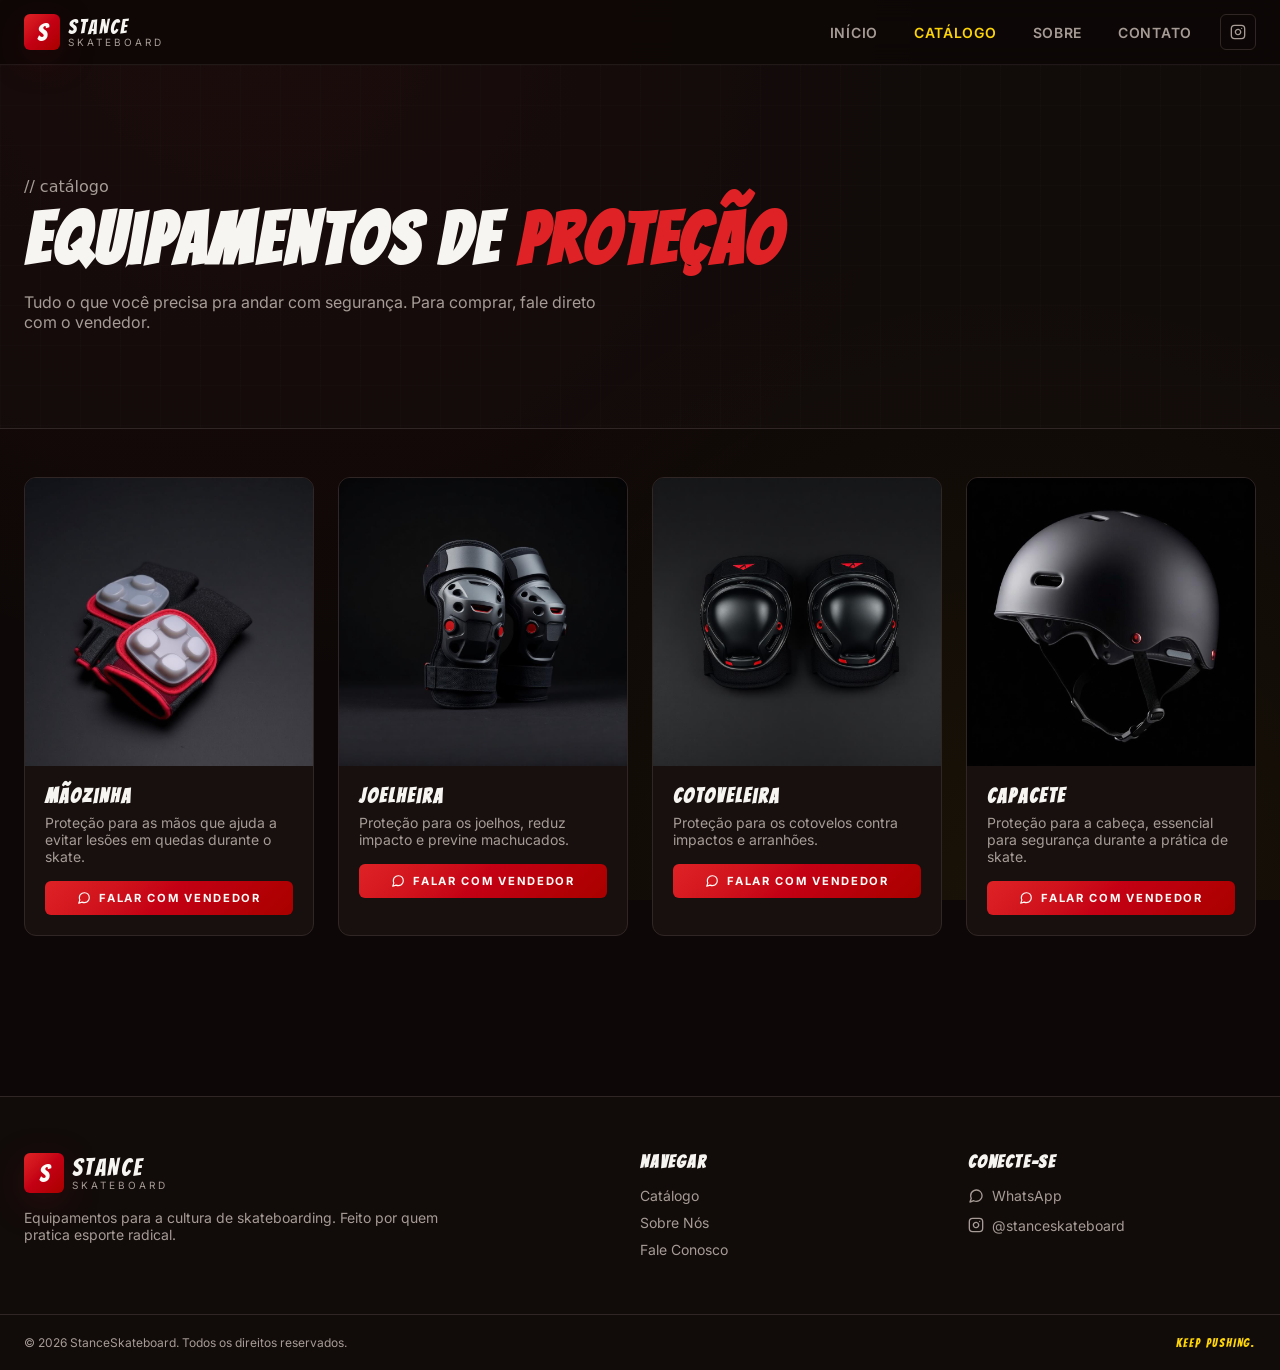
==== catalogo.html @ 5986ecad "projeto de extensao - site da loja de skate do pai do lucas" ====
<!DOCTYPE html>
<html lang="pt-BR">
<head>
  <meta charset="UTF-8" />
  <meta name="viewport" content="width=device-width, initial-scale=1" />
  <title>Catálogo — StanceSkateboard</title>
  <meta name="description" content="Equipamentos de proteção para skate: mãozinha, joelheira, cotoveleira e capacete." />
  <meta property="og:title" content="Catálogo — StanceSkateboard" />
  <meta property="og:description" content="Confira nosso catálogo de equipamentos de proteção para skate." />
  <link rel="stylesheet" href="styles.css" />
</head>
<body>
  <header class="site-header">
    <div class="header-inner">
      <a href="index.html" class="logo">
        <div class="logo-mark">S</div>
        <div class="logo-text">
          <div class="name">STANCE</div>
          <div class="sub">SKATEBOARD</div>
        </div>
      </a>
      <nav class="nav-desktop">
        <a href="index.html" class="nav-link" data-nav="index.html">Início</a>
        <a href="catalogo.html" class="nav-link" data-nav="catalogo.html">Catálogo</a>
        <a href="sobre.html" class="nav-link" data-nav="sobre.html">Sobre</a>
        <a href="contato.html" class="nav-link" data-nav="contato.html">Contato</a>
        <a href="https://instagram.com/stanceskateboard" target="_blank" rel="noreferrer" class="icon-btn" aria-label="Instagram">
          <svg xmlns="http://www.w3.org/2000/svg" width="16" height="16" viewBox="0 0 24 24" fill="none" stroke="currentColor" stroke-width="2" stroke-linecap="round" stroke-linejoin="round"><rect x="2" y="2" width="20" height="20" rx="5" ry="5"/><path d="M16 11.37A4 4 0 1 1 12.63 8 4 4 0 0 1 16 11.37z"/><line x1="17.5" y1="6.5" x2="17.51" y2="6.5"/></svg>
        </a>
      </nav>
      <button class="menu-btn" id="menuBtn" aria-label="Menu">
        <svg id="iconMenu" xmlns="http://www.w3.org/2000/svg" width="20" height="20" viewBox="0 0 24 24" fill="none" stroke="currentColor" stroke-width="2" stroke-linecap="round" stroke-linejoin="round"><line x1="3" y1="12" x2="21" y2="12"/><line x1="3" y1="6" x2="21" y2="6"/><line x1="3" y1="18" x2="21" y2="18"/></svg>
        <svg id="iconClose" xmlns="http://www.w3.org/2000/svg" width="20" height="20" viewBox="0 0 24 24" fill="none" stroke="currentColor" stroke-width="2" stroke-linecap="round" stroke-linejoin="round" style="display:none"><line x1="18" y1="6" x2="6" y2="18"/><line x1="6" y1="6" x2="18" y2="18"/></svg>
      </button>
    </div>
    <nav class="nav-mobile" id="navMobile">
      <div class="nav-mobile-inner">
        <a href="index.html" class="nav-mobile-link" data-nav="index.html">Início</a>
        <a href="catalogo.html" class="nav-mobile-link" data-nav="catalogo.html">Catálogo</a>
        <a href="sobre.html" class="nav-mobile-link" data-nav="sobre.html">Sobre</a>
        <a href="contato.html" class="nav-mobile-link" data-nav="contato.html">Contato</a>
      </div>
    </nav>
  </header>

  <main>
    <section class="page-header">
      <div class="bg-grid" style="position:absolute;inset:0;opacity:.4"></div>
      <div class="page-header-inner">
        <p class="section-eyebrow">// catálogo</p>
        <h1>Equipamentos de <span class="text-primary">proteção</span></h1>
        <p>Tudo o que você precisa pra andar com segurança. Para comprar, fale direto com o vendedor.</p>
      </div>
    </section>

    <section class="section" style="padding-top:3rem;padding-bottom:4rem">
      <div class="catalog-grid">
        <article class="product-card">
          <div class="product-img-wrap"><img src="assets/product-gloves.jpg" alt="Mãozinha" loading="lazy" /></div>
          <div class="product-body">
            <h3>Mãozinha</h3>
            <p>Proteção para as mãos que ajuda a evitar lesões em quedas durante o skate.</p>
            <a href="https://wa.me/5500000000000" target="_blank" rel="noreferrer" class="product-cta">
              <svg viewBox="0 0 24 24" width="14" height="14" fill="none" stroke="currentColor" stroke-width="2" stroke-linecap="round" stroke-linejoin="round"><path d="M21 11.5a8.38 8.38 0 0 1-.9 3.8 8.5 8.5 0 0 1-7.6 4.7 8.38 8.38 0 0 1-3.8-.9L3 21l1.9-5.7a8.38 8.38 0 0 1-.9-3.8 8.5 8.5 0 0 1 4.7-7.6 8.38 8.38 0 0 1 3.8-.9h.5a8.48 8.48 0 0 1 8 8v.5z"/></svg>
              Falar com vendedor
            </a>
          </div>
        </article>
        <article class="product-card">
          <div class="product-img-wrap"><img src="assets/product-knee.jpg" alt="Joelheira" loading="lazy" /></div>
          <div class="product-body">
            <h3>Joelheira</h3>
            <p>Proteção para os joelhos, reduz impacto e previne machucados.</p>
            <a href="https://wa.me/5500000000000" target="_blank" rel="noreferrer" class="product-cta">
              <svg viewBox="0 0 24 24" width="14" height="14" fill="none" stroke="currentColor" stroke-width="2" stroke-linecap="round" stroke-linejoin="round"><path d="M21 11.5a8.38 8.38 0 0 1-.9 3.8 8.5 8.5 0 0 1-7.6 4.7 8.38 8.38 0 0 1-3.8-.9L3 21l1.9-5.7a8.38 8.38 0 0 1-.9-3.8 8.5 8.5 0 0 1 4.7-7.6 8.38 8.38 0 0 1 3.8-.9h.5a8.48 8.48 0 0 1 8 8v.5z"/></svg>
              Falar com vendedor
            </a>
          </div>
        </article>
        <article class="product-card">
          <div class="product-img-wrap"><img src="assets/product-elbow.jpg" alt="Cotoveleira" loading="lazy" /></div>
          <div class="product-body">
            <h3>Cotoveleira</h3>
            <p>Proteção para os cotovelos contra impactos e arranhões.</p>
            <a href="https://wa.me/5500000000000" target="_blank" rel="noreferrer" class="product-cta">
              <svg viewBox="0 0 24 24" width="14" height="14" fill="none" stroke="currentColor" stroke-width="2" stroke-linecap="round" stroke-linejoin="round"><path d="M21 11.5a8.38 8.38 0 0 1-.9 3.8 8.5 8.5 0 0 1-7.6 4.7 8.38 8.38 0 0 1-3.8-.9L3 21l1.9-5.7a8.38 8.38 0 0 1-.9-3.8 8.5 8.5 0 0 1 4.7-7.6 8.38 8.38 0 0 1 3.8-.9h.5a8.48 8.48 0 0 1 8 8v.5z"/></svg>
              Falar com vendedor
            </a>
          </div>
        </article>
        <article class="product-card">
          <div class="product-img-wrap"><img src="assets/product-helmet.jpg" alt="Capacete" loading="lazy" /></div>
          <div class="product-body">
            <h3>Capacete</h3>
            <p>Proteção para a cabeça, essencial para segurança durante a prática de skate.</p>
            <a href="https://wa.me/5500000000000" target="_blank" rel="noreferrer" class="product-cta">
              <svg viewBox="0 0 24 24" width="14" height="14" fill="none" stroke="currentColor" stroke-width="2" stroke-linecap="round" stroke-linejoin="round"><path d="M21 11.5a8.38 8.38 0 0 1-.9 3.8 8.5 8.5 0 0 1-7.6 4.7 8.38 8.38 0 0 1-3.8-.9L3 21l1.9-5.7a8.38 8.38 0 0 1-.9-3.8 8.5 8.5 0 0 1 4.7-7.6 8.38 8.38 0 0 1 3.8-.9h.5a8.48 8.48 0 0 1 8 8v.5z"/></svg>
              Falar com vendedor
            </a>
          </div>
        </article>
      </div>
    </section>
  </main>

  <footer class="site-footer">
    <div class="footer-grid">
      <div class="footer-brand">
        <div class="logo">
          <div class="logo-mark">S</div>
          <div class="logo-text">
            <div class="name">STANCE</div>
            <div class="sub">SKATEBOARD</div>
          </div>
        </div>
        <p>Equipamentos para a cultura de skateboarding. Feito por quem pratica esporte radical.</p>
      </div>
      <div class="footer-col">
        <h4>Navegar</h4>
        <ul>
          <li><a href="catalogo.html">Catálogo</a></li>
          <li><a href="sobre.html">Sobre Nós</a></li>
          <li><a href="contato.html">Fale Conosco</a></li>
        </ul>
      </div>
      <div class="footer-col">
        <h4>Conecte-se</h4>
        <ul>
          <li><a href="https://wa.me/5500000000000" target="_blank" rel="noreferrer">
            <svg viewBox="0 0 24 24" fill="none" stroke="currentColor" stroke-width="2" stroke-linecap="round" stroke-linejoin="round"><path d="M21 11.5a8.38 8.38 0 0 1-.9 3.8 8.5 8.5 0 0 1-7.6 4.7 8.38 8.38 0 0 1-3.8-.9L3 21l1.9-5.7a8.38 8.38 0 0 1-.9-3.8 8.5 8.5 0 0 1 4.7-7.6 8.38 8.38 0 0 1 3.8-.9h.5a8.48 8.48 0 0 1 8 8v.5z"/></svg>
            WhatsApp
          </a></li>
          <li><a href="https://instagram.com/stanceskateboard" target="_blank" rel="noreferrer">
            <svg viewBox="0 0 24 24" fill="none" stroke="currentColor" stroke-width="2" stroke-linecap="round" stroke-linejoin="round"><rect x="2" y="2" width="20" height="20" rx="5" ry="5"/><path d="M16 11.37A4 4 0 1 1 12.63 8 4 4 0 0 1 16 11.37z"/><line x1="17.5" y1="6.5" x2="17.51" y2="6.5"/></svg>
            @stanceskateboard
          </a></li>
        </ul>
      </div>
    </div>
    <div class="footer-bar">
      <div class="footer-bar-inner">
        <p>© <span id="year"></span> StanceSkateboard. Todos os direitos reservados.</p>
        <p class="keep">KEEP PUSHING.</p>
      </div>
    </div>
  </footer>

  <script src="script.js"></script>
</body>
</html>
---- styles.css ----
/* StanceSkateboard — Design System (HTML/CSS/JS) */
@import url("https://fonts.googleapis.com/css2?family=Bangers&family=Permanent+Marker&family=Inter:wght@400;500;600;700;800;900&display=swap");

:root {
  --background: oklch(0.14 0.01 25);
  --foreground: oklch(0.97 0.005 80);
  --card: oklch(0.18 0.012 25);
  --muted: oklch(0.22 0.012 25);
  --muted-foreground: oklch(0.7 0.015 60);
  --primary: oklch(0.58 0.22 27);
  --primary-foreground: oklch(0.99 0.005 80);
  --accent: oklch(0.88 0.18 95);
  --accent-foreground: oklch(0.14 0.01 25);
  --border: oklch(0.28 0.015 25);
  --brand-ink: oklch(0.1 0.01 25);

  --gradient-hero: linear-gradient(180deg, oklch(0.1 0.01 25 / 0.2) 0%, oklch(0.1 0.01 25 / 0.6) 60%, oklch(0.1 0.01 25 / 0.95) 100%);
  --gradient-red: linear-gradient(135deg, oklch(0.58 0.22 27), oklch(0.45 0.2 27));

  --shadow-glow: 0 10px 40px -10px oklch(0.58 0.22 27 / 0.5);
  --shadow-card: 0 8px 30px -8px oklch(0 0 0 / 0.5);

  --font-display: "Bangers", "Permanent Marker", system-ui, sans-serif;
  --font-graffiti: "Permanent Marker", system-ui, sans-serif;
  --font-sans: "Inter", system-ui, -apple-system, sans-serif;
}

* { box-sizing: border-box; margin: 0; padding: 0; border-color: var(--border); }
html { scroll-behavior: smooth; }
body {
  background-color: var(--background);
  color: var(--foreground);
  font-family: var(--font-sans);
  -webkit-font-smoothing: antialiased;
  background-image:
    radial-gradient(circle at 20% 0%, oklch(0.58 0.22 27 / 0.08), transparent 50%),
    radial-gradient(circle at 80% 100%, oklch(0.88 0.18 95 / 0.05), transparent 50%);
  background-attachment: fixed;
  min-height: 100vh;
  display: flex;
  flex-direction: column;
}
main { flex: 1; }

h1, h2, h3, h4 {
  font-family: var(--font-display);
  letter-spacing: 0.02em;
  line-height: 1;
}
a { color: inherit; text-decoration: none; }
img { display: block; max-width: 100%; }
button { font-family: inherit; cursor: pointer; border: none; background: none; color: inherit; }

/* Utilities */
.container { max-width: 80rem; margin: 0 auto; padding: 0 1rem; }
@media (min-width: 768px) { .container { padding: 0 1.5rem; } }

.font-display { font-family: var(--font-display); letter-spacing: 0.03em; }
.font-graffiti { font-family: var(--font-graffiti); }
.text-primary { color: var(--primary); }
.text-accent { color: var(--accent); }
.text-muted { color: var(--muted-foreground); }
.bg-grid {
  background-image:
    linear-gradient(oklch(1 0 0 / 0.03) 1px, transparent 1px),
    linear-gradient(90deg, oklch(1 0 0 / 0.03) 1px, transparent 1px);
  background-size: 40px 40px;
}
.gradient-red { background: var(--gradient-red); }
.shadow-glow { box-shadow: var(--shadow-glow); }
.shadow-card { box-shadow: var(--shadow-card); }

/* Buttons */
.btn {
  display: inline-flex;
  align-items: center;
  gap: 0.5rem;
  padding: 1rem 1.75rem;
  border-radius: 0.375rem;
  font-weight: 700;
  text-transform: uppercase;
  letter-spacing: 0.05em;
  font-size: 0.875rem;
  transition: all 0.3s cubic-bezier(0.4, 0, 0.2, 1);
}
.btn-primary {
  background: var(--gradient-red);
  color: var(--primary-foreground);
  box-shadow: var(--shadow-glow);
}
.btn-primary:hover { transform: translateY(-2px); }
.btn-outline {
  border: 1px solid var(--border);
  background: oklch(0.14 0.01 25 / 0.4);
  backdrop-filter: blur(8px);
}
.btn-outline:hover { border-color: var(--accent); color: var(--accent); }

/* Header */
.site-header {
  position: sticky; top: 0; z-index: 50;
  border-bottom: 1px solid oklch(0.28 0.015 25 / 0.6);
  background: oklch(0.14 0.01 25 / 0.85);
  backdrop-filter: blur(12px);
}
.header-inner {
  max-width: 80rem; margin: 0 auto; padding: 0 1rem;
  height: 4rem; display: flex; align-items: center; justify-content: space-between;
}
@media (min-width: 768px) { .header-inner { padding: 0 1.5rem; } }
.logo { display: flex; align-items: center; gap: 0.5rem; }
.logo-mark {
  width: 2.25rem; height: 2.25rem;
  display: grid; place-items: center;
  border-radius: 0.375rem;
  background: var(--gradient-red);
  color: var(--primary-foreground);
  font-family: var(--font-display);
  font-size: 1.5rem;
  box-shadow: var(--shadow-glow);
  transition: transform 0.3s;
}
.logo:hover .logo-mark { transform: rotate(-6deg); }
.logo-text { line-height: 1; }
.logo-text .name { font-family: var(--font-display); font-size: 1.25rem; letter-spacing: 0.1em; }
.logo-text .sub { font-size: 10px; letter-spacing: 0.3em; color: var(--muted-foreground); }

.nav-desktop { display: none; align-items: center; gap: 0.25rem; }
@media (min-width: 768px) { .nav-desktop { display: flex; } }
.nav-link {
  padding: 0.5rem 1rem;
  font-size: 0.875rem;
  font-weight: 600;
  text-transform: uppercase;
  letter-spacing: 0.05em;
  color: var(--muted-foreground);
  transition: color 0.2s;
}
.nav-link:hover { color: var(--foreground); }
.nav-link.active { color: var(--accent); }
.icon-btn {
  margin-left: 0.5rem;
  width: 2.25rem; height: 2.25rem;
  display: grid; place-items: center;
  border-radius: 0.375rem;
  border: 1px solid var(--border);
  color: var(--muted-foreground);
  transition: all 0.2s;
}
.icon-btn:hover { border-color: var(--accent); color: var(--accent); }
.menu-btn {
  display: grid; place-items: center;
  width: 2.5rem; height: 2.5rem;
  border-radius: 0.375rem;
  border: 1px solid var(--border);
}
@media (min-width: 768px) { .menu-btn { display: none; } }
.nav-mobile { display: none; border-top: 1px solid var(--border); background: var(--background); }
.nav-mobile.open { display: block; }
@media (min-width: 768px) { .nav-mobile { display: none !important; } }
.nav-mobile-inner { max-width: 80rem; margin: 0 auto; padding: 0.5rem 1rem; display: flex; flex-direction: column; }
.nav-mobile-link {
  padding: 0.75rem 0;
  font-weight: 600;
  text-transform: uppercase;
  letter-spacing: 0.05em;
  color: var(--muted-foreground);
}
.nav-mobile-link.active { color: var(--accent); }

/* Hero */
.hero { position: relative; overflow: hidden; }
.hero-bg { position: absolute; inset: 0; }
.hero-bg img { width: 100%; height: 100%; object-fit: cover; }
.hero-overlay { position: absolute; inset: 0; background: var(--gradient-hero); }
.hero-grid-overlay { position: absolute; inset: 0; opacity: 0.4; }
.hero-content {
  position: relative;
  max-width: 80rem; margin: 0 auto;
  display: flex; flex-direction: column; justify-content: flex-end;
  min-height: 88vh;
  padding: 8rem 1rem 5rem;
}
@media (min-width: 768px) { .hero-content { padding: 10rem 1.5rem 7rem; } }
.hero-content > div { max-width: 48rem; }
.badge {
  display: inline-flex; align-items: center; gap: 0.5rem;
  padding: 0.25rem 0.75rem;
  border-radius: 9999px;
  border: 1px solid oklch(0.88 0.18 95 / 0.4);
  background: oklch(0.88 0.18 95 / 0.1);
  font-size: 0.75rem;
  font-weight: 700;
  text-transform: uppercase;
  letter-spacing: 0.15em;
  color: var(--accent);
}
.badge-dot { width: 6px; height: 6px; border-radius: 9999px; background: var(--accent); animation: pulse 2s infinite; }
@keyframes pulse { 0%, 100% { opacity: 1; } 50% { opacity: 0.5; } }
.hero h1 {
  margin-top: 1.5rem;
  font-size: clamp(3rem, 8vw, 6rem);
  letter-spacing: 0.04em;
  line-height: 0.95;
}
.hero h1 .accent-text {
  color: var(--primary);
  filter: drop-shadow(0 4px 0 oklch(0.1 0.01 25));
}
.hero p { margin-top: 1.5rem; max-width: 36rem; color: var(--muted-foreground); font-size: 1.05rem; }
.hero-actions { margin-top: 2rem; display: flex; flex-wrap: wrap; gap: 1rem; }

/* Marquee */
.marquee {
  position: relative;
  border-top: 1px solid var(--border);
  border-bottom: 1px solid var(--border);
  background: var(--accent);
  color: var(--accent-foreground);
  overflow: hidden;
}
.marquee-track {
  display: flex;
  gap: 3rem;
  white-space: nowrap;
  padding: 1rem 0;
  font-family: var(--font-display);
  font-size: 1.5rem;
  letter-spacing: 0.15em;
  animation: marquee 30s linear infinite;
}
@media (min-width: 768px) { .marquee-track { font-size: 1.875rem; } }
.marquee-track span { display: inline-flex; align-items: center; gap: 3rem; }
.marquee-star { width: 1rem; height: 1rem; }
@keyframes marquee {
  from { transform: translateX(0); }
  to { transform: translateX(-50%); }
}

/* Sections */
section.section { max-width: 80rem; margin: 0 auto; padding: 5rem 1rem; }
@media (min-width: 768px) { section.section { padding: 7rem 1.5rem; } }
.section-eyebrow { font-family: var(--font-graffiti); color: var(--accent); }
.section-title {
  margin-top: 0.5rem;
  font-size: clamp(2.25rem, 5vw, 3rem);
  letter-spacing: 0.04em;
}

/* Feature cards */
.features-grid { margin-top: 3rem; display: grid; gap: 1.5rem; }
@media (min-width: 768px) { .features-grid { grid-template-columns: repeat(3, 1fr); } }
.feature-card {
  position: relative;
  overflow: hidden;
  border-radius: 0.75rem;
  border: 1px solid var(--border);
  background: var(--card);
  padding: 2rem;
  transition: border-color 0.3s;
}
.feature-card:hover { border-color: oklch(0.58 0.22 27 / 0.6); }
.feature-card::before {
  content: "";
  position: absolute; top: -1.5rem; right: -1.5rem;
  width: 6rem; height: 6rem;
  border-radius: 9999px;
  background: oklch(0.58 0.22 27 / 0.1);
  filter: blur(2rem);
}
.feature-icon { width: 2.25rem; height: 2.25rem; color: var(--accent); }
.feature-card h3 { margin-top: 1.25rem; font-size: 1.5rem; letter-spacing: 0.1em; }
.feature-card p { margin-top: 0.75rem; font-size: 0.875rem; color: var(--muted-foreground); }

/* CTA Band */
.cta-section { max-width: 80rem; margin: 0 auto; padding: 0 1rem 6rem; }
@media (min-width: 768px) { .cta-section { padding: 0 1.5rem 6rem; } }
.cta-band {
  position: relative;
  overflow: hidden;
  border-radius: 1rem;
  border: 1px solid var(--border);
  background: var(--card);
  padding: 2.5rem;
}
@media (min-width: 768px) { .cta-band { padding: 4rem; } }
.cta-band-inner {
  position: relative;
  display: grid;
  gap: 2rem;
  align-items: center;
}
@media (min-width: 768px) { .cta-band-inner { grid-template-columns: 1fr 1fr; } }
.cta-band .glow1 { position: absolute; top: -2.5rem; right: -2.5rem; width: 10rem; height: 10rem; border-radius: 9999px; background: oklch(0.58 0.22 27 / 0.3); filter: blur(3rem); }
.cta-band .glow2 { position: absolute; bottom: -2.5rem; left: -2.5rem; width: 10rem; height: 10rem; border-radius: 9999px; background: oklch(0.88 0.18 95 / 0.2); filter: blur(3rem); }

/* Page header */
.page-header {
  position: relative;
  border-bottom: 1px solid var(--border);
  background: oklch(0.18 0.012 25 / 0.4);
  overflow: hidden;
}
.page-header-inner { position: relative; max-width: 80rem; margin: 0 auto; padding: 4rem 1rem; }
@media (min-width: 768px) { .page-header-inner { padding: 6rem 1.5rem; } }
.page-header h1 {
  margin-top: 0.5rem;
  font-size: clamp(3rem, 7vw, 4.5rem);
  letter-spacing: 0.04em;
}
.page-header p { margin-top: 1rem; max-width: 36rem; color: var(--muted-foreground); }

/* Catálogo grid */
.catalog-grid { display: grid; gap: 1.5rem; grid-template-columns: 1fr; }
@media (min-width: 640px) { .catalog-grid { grid-template-columns: repeat(2, 1fr); } }
@media (min-width: 1024px) { .catalog-grid { grid-template-columns: repeat(4, 1fr); } }
.product-card {
  overflow: hidden;
  border-radius: 0.75rem;
  border: 1px solid var(--border);
  background: var(--card);
  transition: all 0.3s;
}
.product-card:hover { transform: translateY(-4px); border-color: oklch(0.58 0.22 27 / 0.6); box-shadow: var(--shadow-card); }
.product-img-wrap { position: relative; aspect-ratio: 1 / 1; overflow: hidden; background: var(--muted); }
.product-img-wrap img { width: 100%; height: 100%; object-fit: cover; transition: transform 0.5s; }
.product-card:hover .product-img-wrap img { transform: scale(1.05); }
.product-body { padding: 1.25rem; }
.product-body h3 { font-family: var(--font-display); font-size: 1.25rem; letter-spacing: 0.1em; }
.product-body p { margin-top: 0.5rem; font-size: 0.875rem; color: var(--muted-foreground); }
.product-cta {
  margin-top: 1rem;
  width: 100%;
  display: inline-flex; align-items: center; justify-content: center; gap: 0.5rem;
  padding: 0.625rem 1rem;
  border-radius: 0.375rem;
  background: var(--gradient-red);
  color: var(--primary-foreground);
  font-size: 0.7rem;
  font-weight: 700;
  text-transform: uppercase;
  letter-spacing: 0.15em;
  transition: transform 0.2s;
}
.product-cta:hover { transform: translateY(-2px); }

/* Sobre */
.story-grid { display: grid; gap: 3rem; }
@media (min-width: 768px) { .story-grid { grid-template-columns: 1fr 1fr; gap: 4rem; } }
.story-text p { margin-bottom: 1rem; color: var(--muted-foreground); font-size: 1.05rem; line-height: 1.7; }

.values-grid { display: grid; gap: 1.5rem; }
@media (min-width: 768px) { .values-grid { grid-template-columns: repeat(3, 1fr); } }
.value-card {
  position: relative;
  overflow: hidden;
  border-radius: 0.75rem;
  border: 1px solid var(--border);
  background: var(--card);
  padding: 2rem;
  transition: border-color 0.3s;
}
.value-card:hover { border-color: oklch(0.88 0.18 95 / 0.6); }
.value-card::before {
  content: "";
  position: absolute; top: -1.5rem; right: -1.5rem;
  width: 6rem; height: 6rem;
  border-radius: 9999px;
  background: oklch(0.88 0.18 95 / 0.1);
  filter: blur(2rem);
}
.value-card svg { width: 2.25rem; height: 2.25rem; color: var(--primary); }
.value-card h3 { margin-top: 1.25rem; font-size: 1.5rem; letter-spacing: 0.1em; }
.value-card p { margin-top: 0.75rem; font-size: 0.875rem; color: var(--muted-foreground); }

.cta-red {
  border-radius: 1rem;
  border: 1px solid var(--border);
  background: var(--gradient-red);
  padding: 2.5rem;
  text-align: center;
}
@media (min-width: 768px) { .cta-red { padding: 3.5rem; } }
.cta-red h2 { font-size: clamp(2.25rem, 5vw, 3rem); color: var(--primary-foreground); letter-spacing: 0.04em; }
.cta-red-actions { margin-top: 1.5rem; display: flex; flex-wrap: wrap; justify-content: center; gap: 1rem; }
.btn-light {
  background: var(--background);
  color: var(--foreground);
}
.btn-ghost-light {
  border: 1px solid oklch(0.99 0.005 80 / 0.4);
  background: oklch(0.99 0.005 80 / 0.1);
  color: var(--primary-foreground);
  backdrop-filter: blur(8px);
}
.btn-ghost-light:hover { background: oklch(0.99 0.005 80 / 0.2); }

/* Contato */
.contact-grid { display: grid; gap: 2.5rem; }
@media (min-width: 768px) { .contact-grid { grid-template-columns: 2fr 3fr; } }
.contact-channels { display: flex; flex-direction: column; gap: 1rem; }
.channel-card {
  display: block;
  overflow: hidden;
  border-radius: 0.75rem;
  border: 1px solid var(--border);
  background: var(--card);
  padding: 1.5rem;
  transition: all 0.3s;
}
.channel-card:hover { transform: translateY(-4px); border-color: oklch(0.88 0.18 95 / 0.6); }
.channel-card.whatsapp:hover { border-color: oklch(0.7 0.18 145 / 0.6); }
.channel-head { display: flex; align-items: center; gap: 1rem; }
.channel-icon {
  width: 3.5rem; height: 3.5rem;
  display: grid; place-items: center;
  border-radius: 0.75rem;
}
.channel-icon.wa { background: #25D366; color: var(--background); }
.channel-icon.ig { background: var(--gradient-red); color: var(--primary-foreground); }
.channel-icon svg { width: 1.75rem; height: 1.75rem; }
.channel-head h3 { font-size: 1.5rem; letter-spacing: 0.1em; }
.channel-head p { font-size: 0.875rem; color: var(--muted-foreground); }
.channel-card > p { margin-top: 1rem; font-size: 0.875rem; color: var(--muted-foreground); }

.info-card {
  border-radius: 0.75rem;
  border: 1px solid var(--border);
  background: var(--card);
  padding: 1.5rem;
}
.info-card ul { list-style: none; display: flex; flex-direction: column; gap: 1rem; }
.info-card li { display: flex; gap: 0.75rem; }
.info-card li svg { width: 1.25rem; height: 1.25rem; color: var(--accent); margin-top: 0.125rem; flex-shrink: 0; }
.info-label { font-size: 0.75rem; font-weight: 700; text-transform: uppercase; letter-spacing: 0.15em; }
.info-value { font-size: 0.875rem; color: var(--muted-foreground); }
.info-value:hover { color: var(--accent); }

.contact-form {
  border-radius: 0.75rem;
  border: 1px solid var(--border);
  background: var(--card);
  padding: 1.5rem;
}
@media (min-width: 768px) { .contact-form { padding: 2.5rem; } }
.contact-form h2 { font-size: clamp(1.75rem, 4vw, 2.25rem); letter-spacing: 0.1em; }
.contact-form > p { margin-top: 0.5rem; font-size: 0.875rem; color: var(--muted-foreground); }
.form-fields { margin-top: 2rem; display: grid; gap: 1.25rem; }
.form-row { display: grid; gap: 1.25rem; }
@media (min-width: 640px) { .form-row { grid-template-columns: 1fr 1fr; } }
.field-label {
  display: block;
  margin-bottom: 0.5rem;
  font-size: 0.75rem;
  font-weight: 700;
  text-transform: uppercase;
  letter-spacing: 0.15em;
  color: var(--muted-foreground);
}
.field input, .field textarea {
  width: 100%;
  padding: 0.75rem 1rem;
  border-radius: 0.375rem;
  border: 1px solid var(--border);
  background: var(--background);
  color: var(--foreground);
  font-family: inherit;
  font-size: 0.875rem;
  outline: none;
  transition: border-color 0.2s;
}
.field input:focus, .field textarea:focus { border-color: var(--accent); }
.field textarea { resize: none; }
.field input::placeholder, .field textarea::placeholder { color: var(--muted-foreground); }

/* Footer */
.site-footer {
  margin-top: 6rem;
  border-top: 1px solid var(--border);
  background: oklch(0.18 0.012 25 / 0.4);
}
.footer-grid {
  max-width: 80rem; margin: 0 auto;
  display: grid; gap: 2.5rem;
  padding: 3.5rem 1rem;
}
@media (min-width: 768px) { .footer-grid { grid-template-columns: 2fr 1fr 1fr; padding: 3.5rem 1.5rem; } }
.footer-brand .logo-mark { width: 2.5rem; height: 2.5rem; }
.footer-brand .name { font-size: 1.5rem; }
.footer-brand p { margin-top: 1rem; max-width: 28rem; font-size: 0.875rem; color: var(--muted-foreground); }
.footer-col h4 { font-size: 1.125rem; letter-spacing: 0.1em; }
.footer-col ul { margin-top: 1rem; list-style: none; display: flex; flex-direction: column; gap: 0.625rem; font-size: 0.875rem; }
.footer-col a { color: var(--muted-foreground); transition: color 0.2s; display: inline-flex; align-items: center; gap: 0.5rem; }
.footer-col a:hover { color: var(--accent); }
.footer-col a svg { width: 1rem; height: 1rem; }
.footer-bar { border-top: 1px solid var(--border); }
.footer-bar-inner {
  max-width: 80rem; margin: 0 auto;
  padding: 1.25rem 1rem;
  display: flex; flex-direction: column; align-items: center; justify-content: space-between;
  gap: 0.5rem;
  font-size: 0.75rem;
  color: var(--muted-foreground);
}
@media (min-width: 768px) { .footer-bar-inner { flex-direction: row; padding: 1.25rem 1.5rem; } }
.footer-bar .keep { font-family: var(--font-display); letter-spacing: 0.15em; color: var(--accent); }
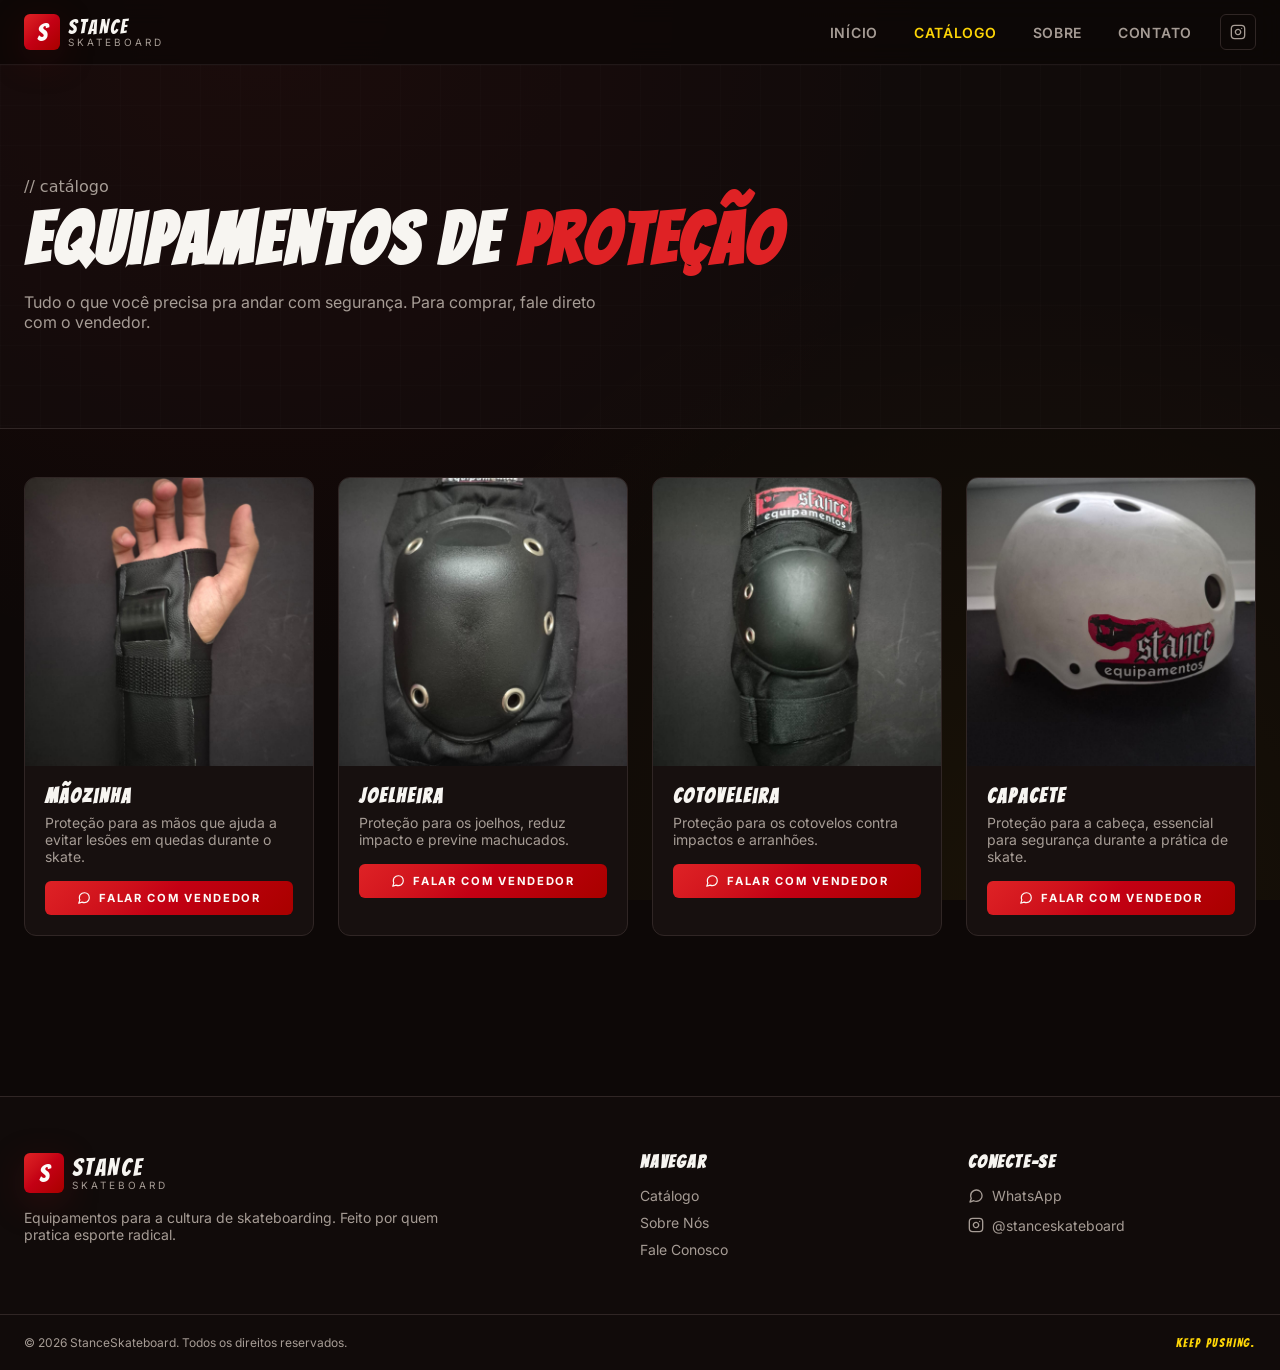
==== commit e397b235: "zapzap atualizacao" ====
--- a/catalogo.html
+++ b/catalogo.html
@@ -60,7 +60,7 @@
           <div class="product-body">
             <h3>Mãozinha</h3>
             <p>Proteção para as mãos que ajuda a evitar lesões em quedas durante o skate.</p>
-            <a href="https://wa.me/5500000000000" target="_blank" rel="noreferrer" class="product-cta">
+            <a href="https://wa.me/5511949451966" target="_blank" rel="noreferrer" class="product-cta">
               <svg viewBox="0 0 24 24" width="14" height="14" fill="none" stroke="currentColor" stroke-width="2" stroke-linecap="round" stroke-linejoin="round"><path d="M21 11.5a8.38 8.38 0 0 1-.9 3.8 8.5 8.5 0 0 1-7.6 4.7 8.38 8.38 0 0 1-3.8-.9L3 21l1.9-5.7a8.38 8.38 0 0 1-.9-3.8 8.5 8.5 0 0 1 4.7-7.6 8.38 8.38 0 0 1 3.8-.9h.5a8.48 8.48 0 0 1 8 8v.5z"/></svg>
               Falar com vendedor
             </a>
@@ -71,7 +71,7 @@
           <div class="product-body">
             <h3>Joelheira</h3>
             <p>Proteção para os joelhos, reduz impacto e previne machucados.</p>
-            <a href="https://wa.me/5500000000000" target="_blank" rel="noreferrer" class="product-cta">
+            <a href="https://wa.me/5511949451966" target="_blank" rel="noreferrer" class="product-cta">
               <svg viewBox="0 0 24 24" width="14" height="14" fill="none" stroke="currentColor" stroke-width="2" stroke-linecap="round" stroke-linejoin="round"><path d="M21 11.5a8.38 8.38 0 0 1-.9 3.8 8.5 8.5 0 0 1-7.6 4.7 8.38 8.38 0 0 1-3.8-.9L3 21l1.9-5.7a8.38 8.38 0 0 1-.9-3.8 8.5 8.5 0 0 1 4.7-7.6 8.38 8.38 0 0 1 3.8-.9h.5a8.48 8.48 0 0 1 8 8v.5z"/></svg>
               Falar com vendedor
             </a>
@@ -82,7 +82,7 @@
           <div class="product-body">
             <h3>Cotoveleira</h3>
             <p>Proteção para os cotovelos contra impactos e arranhões.</p>
-            <a href="https://wa.me/5500000000000" target="_blank" rel="noreferrer" class="product-cta">
+            <a href="https://wa.me/5511949451966" target="_blank" rel="noreferrer" class="product-cta">
               <svg viewBox="0 0 24 24" width="14" height="14" fill="none" stroke="currentColor" stroke-width="2" stroke-linecap="round" stroke-linejoin="round"><path d="M21 11.5a8.38 8.38 0 0 1-.9 3.8 8.5 8.5 0 0 1-7.6 4.7 8.38 8.38 0 0 1-3.8-.9L3 21l1.9-5.7a8.38 8.38 0 0 1-.9-3.8 8.5 8.5 0 0 1 4.7-7.6 8.38 8.38 0 0 1 3.8-.9h.5a8.48 8.48 0 0 1 8 8v.5z"/></svg>
               Falar com vendedor
             </a>
@@ -93,7 +93,7 @@
           <div class="product-body">
             <h3>Capacete</h3>
             <p>Proteção para a cabeça, essencial para segurança durante a prática de skate.</p>
-            <a href="https://wa.me/5500000000000" target="_blank" rel="noreferrer" class="product-cta">
+            <a href="https://wa.me/5511949451966" target="_blank" rel="noreferrer" class="product-cta">
               <svg viewBox="0 0 24 24" width="14" height="14" fill="none" stroke="currentColor" stroke-width="2" stroke-linecap="round" stroke-linejoin="round"><path d="M21 11.5a8.38 8.38 0 0 1-.9 3.8 8.5 8.5 0 0 1-7.6 4.7 8.38 8.38 0 0 1-3.8-.9L3 21l1.9-5.7a8.38 8.38 0 0 1-.9-3.8 8.5 8.5 0 0 1 4.7-7.6 8.38 8.38 0 0 1 3.8-.9h.5a8.48 8.48 0 0 1 8 8v.5z"/></svg>
               Falar com vendedor
             </a>
@@ -126,7 +126,7 @@
       <div class="footer-col">
         <h4>Conecte-se</h4>
         <ul>
-          <li><a href="https://wa.me/5500000000000" target="_blank" rel="noreferrer">
+          <li><a href="https://wa.me/5511949451966" target="_blank" rel="noreferrer">
             <svg viewBox="0 0 24 24" fill="none" stroke="currentColor" stroke-width="2" stroke-linecap="round" stroke-linejoin="round"><path d="M21 11.5a8.38 8.38 0 0 1-.9 3.8 8.5 8.5 0 0 1-7.6 4.7 8.38 8.38 0 0 1-3.8-.9L3 21l1.9-5.7a8.38 8.38 0 0 1-.9-3.8 8.5 8.5 0 0 1 4.7-7.6 8.38 8.38 0 0 1 3.8-.9h.5a8.48 8.48 0 0 1 8 8v.5z"/></svg>
             WhatsApp
           </a></li>
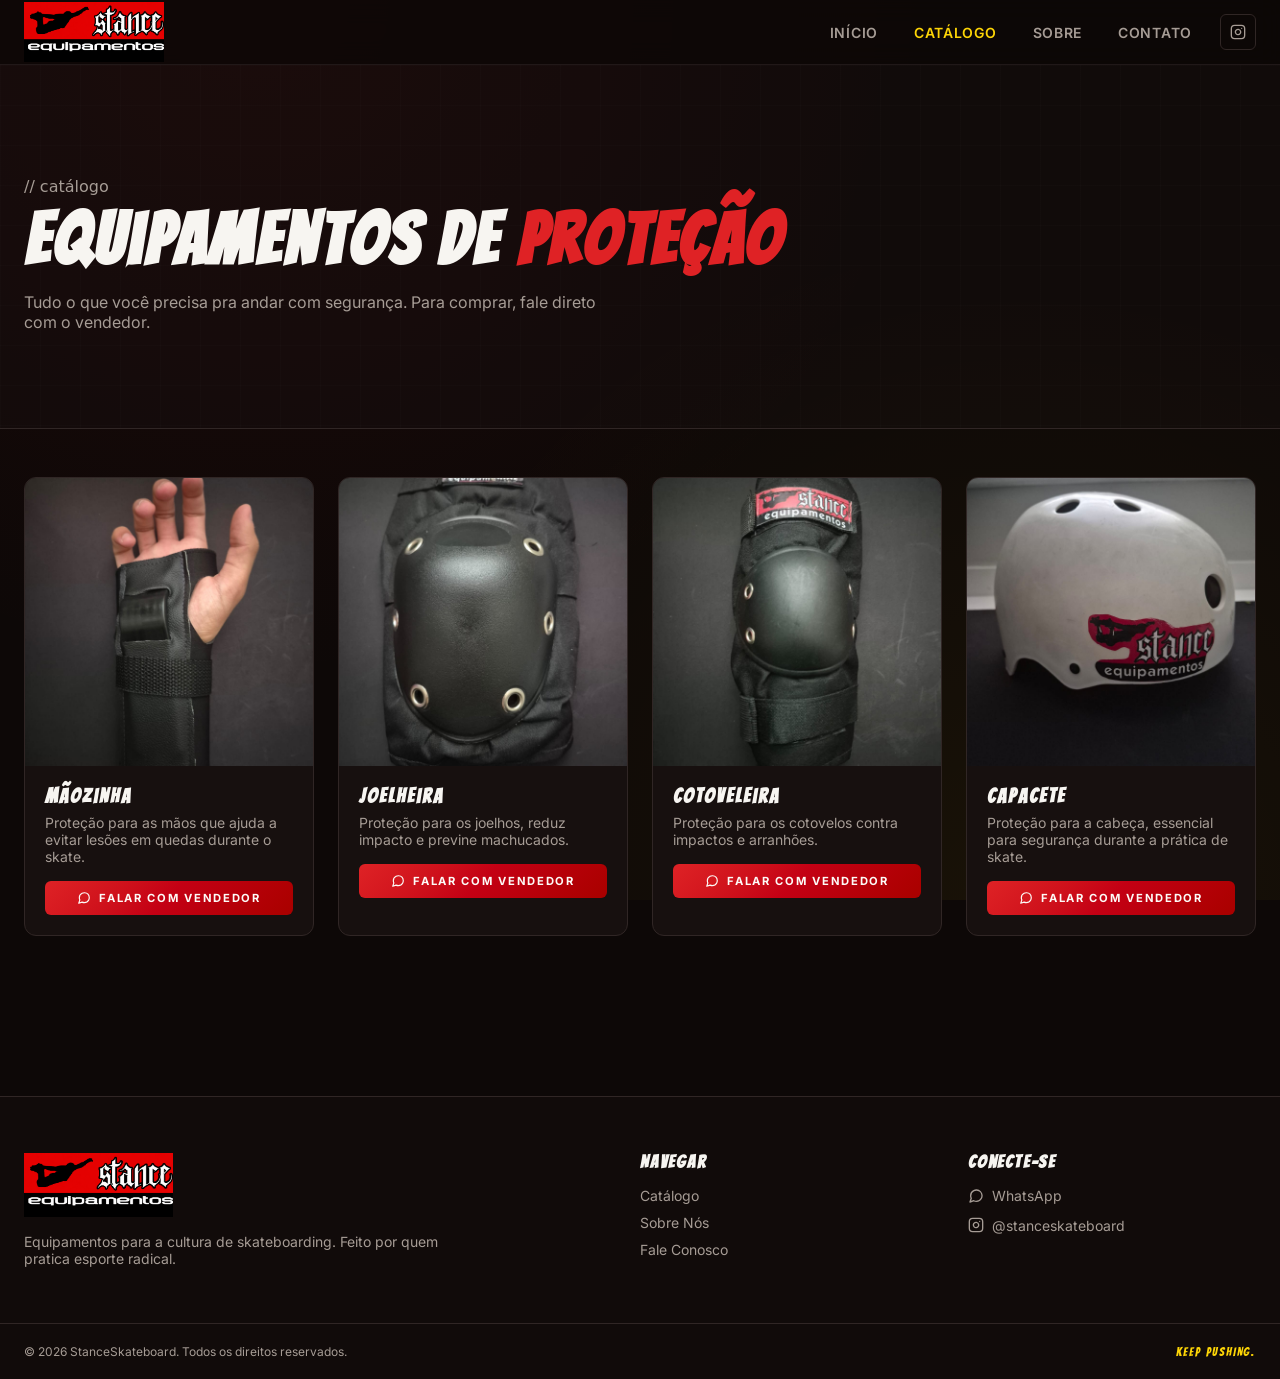
==== commit f07cd953: "site-atualizado" ====
--- a/catalogo.html
+++ b/catalogo.html
@@ -13,11 +13,7 @@
   <header class="site-header">
     <div class="header-inner">
       <a href="index.html" class="logo">
-        <div class="logo-mark">S</div>
-        <div class="logo-text">
-          <div class="name">STANCE</div>
-          <div class="sub">SKATEBOARD</div>
-        </div>
+        <img src="assets/logo.png" alt="Stance Skateboard" class="logo-image" />
       </a>
       <nav class="nav-desktop">
         <a href="index.html" class="nav-link" data-nav="index.html">Início</a>
@@ -107,11 +103,7 @@
     <div class="footer-grid">
       <div class="footer-brand">
         <div class="logo">
-          <div class="logo-mark">S</div>
-          <div class="logo-text">
-            <div class="name">STANCE</div>
-            <div class="sub">SKATEBOARD</div>
-          </div>
+          <img src="assets/logo.png" alt="Stance Skateboard" class="logo-image" />
         </div>
         <p>Equipamentos para a cultura de skateboarding. Feito por quem pratica esporte radical.</p>
       </div>
--- a/styles.css
+++ b/styles.css
@@ -124,6 +124,8 @@
 .logo-text { line-height: 1; }
 .logo-text .name { font-family: var(--font-display); font-size: 1.25rem; letter-spacing: 0.1em; }
 .logo-text .sub { font-size: 10px; letter-spacing: 0.3em; color: var(--muted-foreground); }
+.logo-image { display: block; max-height: 3.75rem; width: auto; object-fit: contain; }
+.footer-brand .logo .logo-image { max-height: 4rem; }
 
 .nav-desktop { display: none; align-items: center; gap: 0.25rem; }
 @media (min-width: 768px) { .nav-desktop { display: flex; } }
